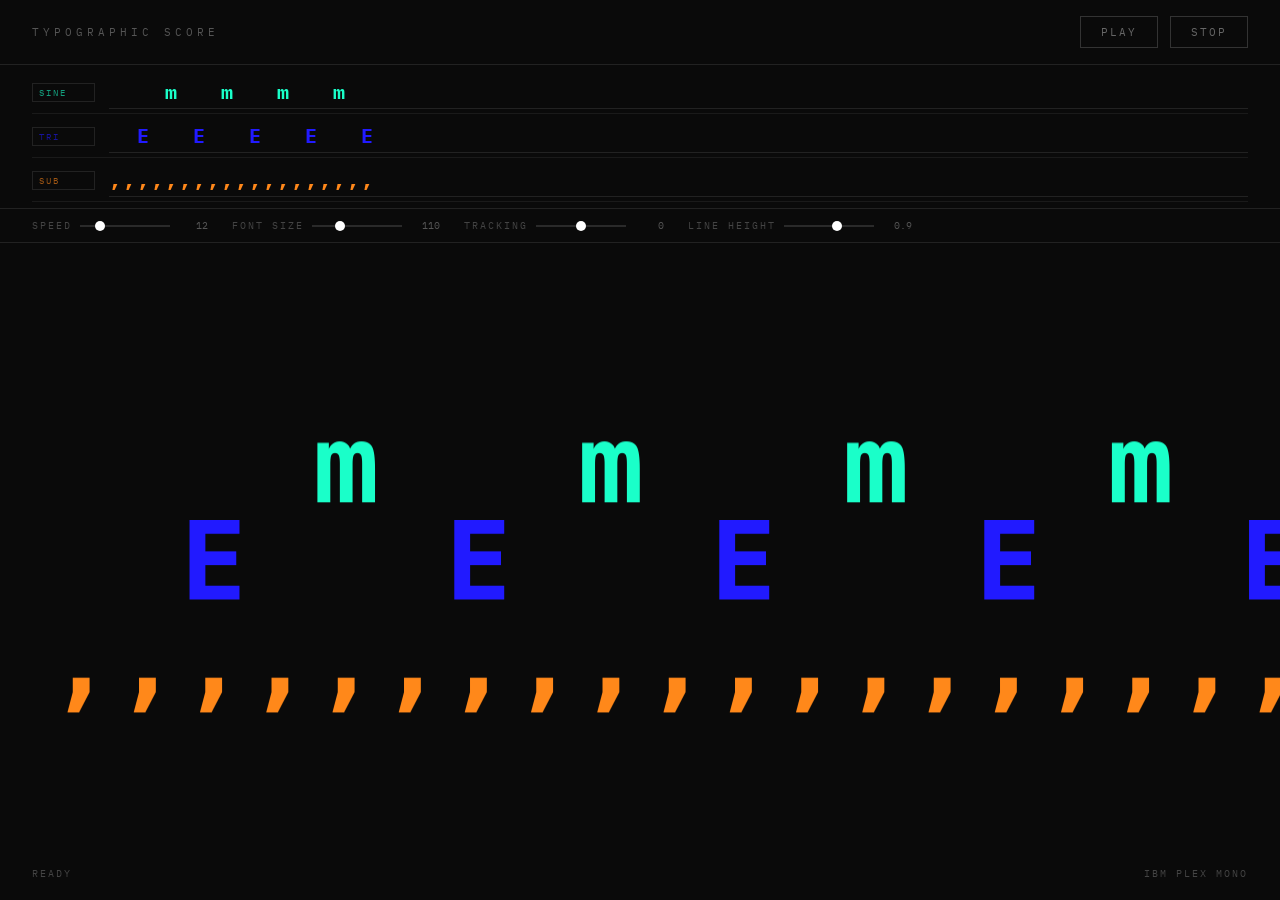
==== typographic-score.html @ 5c456fb1 "Initial commit: typographic score with dark theme" ====
<!DOCTYPE html>
<html lang="en">
  <head>
    <meta charset="UTF-8" />
    <meta name="viewport" content="width=device-width, initial-scale=1.0" />
    <title>Typographic Score</title>
    <style>
      @import url("https://fonts.googleapis.com/css2?family=IBM+Plex+Mono:wght@400;700&display=swap");

      * {
        margin: 0;
        padding: 0;
        box-sizing: border-box;
      }

      body {
        background: #0a0a0a;
        color: #ccc;
        font-family: "IBM Plex Mono", monospace;
        height: 100vh;
        overflow: hidden;
        display: flex;
        flex-direction: column;
      }

      .top-bar {
        display: flex;
        align-items: center;
        justify-content: space-between;
        padding: 16px 32px;
        border-bottom: 1px solid #222;
        flex-shrink: 0;
      }

      .top-bar h1 {
        font-size: 11px;
        font-weight: 400;
        letter-spacing: 4px;
        text-transform: uppercase;
        color: #555;
      }

      .controls {
        display: flex;
        gap: 12px;
      }

      .btn {
        background: transparent;
        border: 1px solid #333;
        color: #666;
        font-family: "IBM Plex Mono", monospace;
        font-size: 11px;
        letter-spacing: 2px;
        text-transform: uppercase;
        padding: 8px 20px;
        cursor: pointer;
        transition: all 0.2s;
      }
      .btn:hover {
        border-color: #888;
        color: #ccc;
      }
      .btn.active {
        background: #ddd;
        color: #0a0a0a;
        border-color: #ddd;
      }

      /* Lines section */
      .lines-bar {
        padding: 6px 32px;
        border-bottom: 1px solid #222;
        display: flex;
        flex-direction: column;
        gap: 1px;
        flex-shrink: 0;
      }

      .line-row {
        display: flex;
        align-items: center;
        gap: 14px;
        padding: 4px 0;
        border-bottom: 1px solid #1a1a1a;
      }

      .char-select {
        font-family: "IBM Plex Mono", monospace;
        font-size: 9px;
        letter-spacing: 2px;
        text-transform: uppercase;
        background: #0a0a0a;
        border: 1px solid #333;
        padding: 3px 6px;
        cursor: pointer;
        min-width: 62px;
        outline: none;
        appearance: none;
        -webkit-appearance: none;
        transition: border-color 0.2s, opacity 0.2s;
        opacity: 0.6;
      }
      .char-select:hover,
      .char-select:focus {
        opacity: 1;
        border-color: currentColor;
      }

      .line-input {
        flex: 1;
        background: transparent;
        border: none;
        border-bottom: 1px solid #222;
        outline: none;
        font-family: "IBM Plex Mono", monospace;
        font-size: 20px;
        font-weight: 700;
        letter-spacing: 2px;
        padding: 3px 0;
        transition: border-color 0.2s;
      }
      .line-input::placeholder {
        color: #333;
      }
      .line-input:focus {
        border-bottom-color: #555;
      }

      /* Params */
      .params {
        display: flex;
        align-items: center;
        gap: 24px;
        padding: 10px 32px;
        border-bottom: 1px solid #222;
        flex-shrink: 0;
        flex-wrap: wrap;
      }

      .param {
        display: flex;
        align-items: center;
        gap: 8px;
      }

      .param label {
        font-size: 10px;
        letter-spacing: 2px;
        text-transform: uppercase;
        color: #444;
        white-space: nowrap;
      }

      .param input[type="range"] {
        width: 90px;
        -webkit-appearance: none;
        height: 2px;
        background: #2a2a2a;
        outline: none;
      }
      .param input[type="range"]::-webkit-slider-thumb {
        -webkit-appearance: none;
        width: 10px;
        height: 10px;
        background: #fff;
        border-radius: 50%;
        cursor: pointer;
      }

      .param .val {
        font-size: 10px;
        color: #555;
        min-width: 30px;
        text-align: right;
      }

      /* Canvas */
      .canvas-area {
        flex: 1;
        position: relative;
        overflow: hidden;
      }

      #mainCanvas {
        display: block;
        width: 100%;
        height: 100%;
      }

      .scan-info {
        position: absolute;
        bottom: 20px;
        left: 32px;
        font-size: 10px;
        letter-spacing: 2px;
        color: #444;
        text-transform: uppercase;
        pointer-events: none;
      }

      .font-name-tag {
        position: absolute;
        bottom: 20px;
        right: 32px;
        font-size: 10px;
        letter-spacing: 2px;
        color: #444;
        text-transform: uppercase;
        pointer-events: none;
      }

      /* Font drag-and-drop */
      .font-drop-overlay {
        position: fixed;
        inset: 0;
        background: rgba(10, 10, 10, 0.88);
        display: flex;
        flex-direction: column;
        align-items: center;
        justify-content: center;
        gap: 16px;
        z-index: 100;
        pointer-events: none;
        opacity: 0;
        transition: opacity 0.15s;
      }
      .font-drop-overlay.visible {
        opacity: 1;
        pointer-events: all;
      }
      .font-drop-overlay .drop-label {
        font-size: 11px;
        letter-spacing: 6px;
        text-transform: uppercase;
        color: #fff;
      }
      .font-drop-overlay .drop-hint {
        font-size: 10px;
        letter-spacing: 2px;
        color: #555;
        text-transform: uppercase;
      }

      .font-drop-border {
        position: fixed;
        inset: 12px;
        border: 1px dashed #444;
        pointer-events: none;
        opacity: 0;
        transition: opacity 0.15s;
        z-index: 99;
      }
      .font-drop-border.visible {
        opacity: 1;
      }
    </style>
  </head>
  <body>
    <div class="top-bar">
      <h1>Typographic Score</h1>
      <div class="controls">
        <button class="btn" id="playBtn">Play</button>
        <button class="btn" id="stopBtn">Stop</button>
      </div>
    </div>

    <div class="lines-bar" id="linesBar"></div>

    <div class="params">
      <div class="param">
        <label>Speed</label>
        <input type="range" id="speedSlider" min="1" max="60" value="12" />
        <span class="val" id="speedVal">12</span>
      </div>
      <div class="param">
        <label>Font Size</label>
        <input type="range" id="sizeSlider" min="40" max="280" value="110" />
        <span class="val" id="sizeVal">110</span>
      </div>
      <div class="param">
        <label>Tracking</label>
        <input type="range" id="trackingSlider" min="-40" max="40" value="0" />
        <span class="val" id="trackingVal">0</span>
      </div>
      <div class="param">
        <label>Line Height</label>
        <input type="range" id="lineHeightSlider" min="0" max="150" value="90" />
        <span class="val" id="lineHeightVal">0.9</span>
      </div>
    </div>

    <div class="canvas-area">
      <canvas id="mainCanvas"></canvas>
      <div class="scan-info" id="scanInfo">Ready</div>
      <div class="font-name-tag" id="fontNameTag">IBM Plex Mono</div>
    </div>

    <div class="font-drop-border" id="fontDropBorder"></div>
    <div class="font-drop-overlay" id="fontDropOverlay">
      <div class="drop-label">Drop font file</div>
      <div class="drop-hint">otf · ttf · woff · woff2</div>
    </div>

    <script>
      // ─── Character presets ────────────────────────────────────────────────────────
      // wave/voices/detuneCents apply to regular oscillator types.
      // fm: true        → FM synthesis (carrier + modulator). fmRatio & fmIndex control timbre.
      // ring: true      → Ring modulation (carrier × modulator). ringRatio sets mod frequency.
      // pulse: true     → 30% duty-cycle pulse wave via PeriodicWave (nasal/reedy).
      // formant: true   → Sawtooth + 3 parallel bandpass filters (vocal/talking character).
      // saturation: true → Soft-clip waveshaper after the line (makes sub-bass audible).

      const CHAR_PRESETS = {
        sine: {
          label: "SINE",
          minFreq: 200,
          maxFreq: 4000,
          wave: "sine",
          oscCount: 28,
          voices: 1,
          detuneCents: 2,
          reverbMult: 0.8,
          saturation: false,
          fm: false,
          ring: false,
          pulse: false,
          formant: false,
        },
        air: {
          label: "AIR",
          minFreq: 1500,
          maxFreq: 8000,
          wave: "sine",
          oscCount: 20,
          voices: 1,
          detuneCents: 3,
          reverbMult: 1.5,
          saturation: false,
          fm: false,
          ring: false,
          pulse: false,
          formant: false,
        },
        tri: {
          label: "TRI",
          minFreq: 120,
          maxFreq: 3000,
          wave: "triangle",
          oscCount: 24,
          voices: 1,
          detuneCents: 4,
          reverbMult: 0.9,
          saturation: false,
          fm: false,
          ring: false,
          pulse: false,
          formant: false,
        },
        cluster: {
          label: "CLUSTER",
          minFreq: 100,
          maxFreq: 3000,
          wave: "sine",
          oscCount: 22,
          voices: 5,
          detuneCents: 5,
          reverbMult: 1.1,
          saturation: false,
          fm: false,
          ring: false,
          pulse: false,
          formant: false,
        },
        bell: {
          label: "BELL",
          minFreq: 200,
          maxFreq: 5000,
          wave: "sine",
          oscCount: 20,
          voices: 1,
          detuneCents: 0,
          reverbMult: 1.8,
          saturation: false,
          fm: true,
          ring: false,
          pulse: false,
          formant: false,
          fmRatio: 7.0,
          fmIndex: 0.4,
        },
        ring: {
          label: "RING",
          minFreq: 100,
          maxFreq: 4000,
          wave: "sine",
          oscCount: 22,
          voices: 1,
          detuneCents: 1,
          reverbMult: 0.8,
          saturation: false,
          fm: false,
          ring: true,
          pulse: false,
          formant: false,
          ringRatio: 0.75,
        },
        vform: {
          label: "VFORM",
          minFreq: 100,
          maxFreq: 2000,
          wave: "sawtooth",
          oscCount: 20,
          voices: 1,
          detuneCents: 2,
          reverbMult: 1.2,
          saturation: false,
          fm: false,
          ring: false,
          pulse: false,
          formant: true,
        },
        sub: {
          label: "SUB",
          minFreq: 28,
          maxFreq: 160,
          wave: "sine",
          oscCount: 14,
          voices: 1,
          detuneCents: 1,
          reverbMult: 0.12,
          saturation: true,
          fm: false,
          ring: false,
          pulse: false,
          formant: false,
        },
      };

      const CHAR_KEYS = Object.keys(CHAR_PRESETS);

      // Random vivid RGB colors generated at load time
      function randomVividColor() {
        const h = Math.floor(Math.random() * 360);
        return `hsl(${h}, 100%, 55%)`;
      }
      const LINE_COLORS = [randomVividColor(), randomVividColor(), randomVividColor()];
      const LINE_DEFAULTS = [
        { text: "    m   m   m   m", char: "sine" },
        { text: "  E   E   E   E   E ", char: "tri" },
        { text: ",,,,,,,,,,,,,,,,,,,", char: "sub" },
      ];

      // ─── State ────────────────────────────────────────────────────────────────────

      let lines = LINE_DEFAULTS.map((d, i) => ({
        ...d,
        color: LINE_COLORS[i],
        oscPool: [],
        lineGain: null,
        satNode: null,
        textWidth: 0,
        offsetX: 0,
        zoneTop: 0,
        zoneH: 0,
        zoneMid: 0,
        _input: null,
      }));

      let audioCtx = null;
      let isPlaying = false;
      let scanX = 0;
      let scanStart = 0;
      let scanEnd = 0;
      let animId = null;
      let pixelData = null;
      let lastFreqs = [[], [], []]; // active freqs per line per frame
      let frameCount = 0;

      // Shared audio nodes
      let masterGain = null,
        compressor = null;
      let reverbNode = null,
        dryGain = null,
        wetGain = null;

      // Font state
      let currentFontFamily = '"IBM Plex Mono", monospace';
      let currentFontName = "IBM Plex Mono";

      // ─── DOM refs ─────────────────────────────────────────────────────────────────

      const canvas = document.getElementById("mainCanvas");
      const ctx = canvas.getContext("2d");
      const playBtn = document.getElementById("playBtn");
      const stopBtn = document.getElementById("stopBtn");
      const speedSlider = document.getElementById("speedSlider");
      const sizeSlider = document.getElementById("sizeSlider");
      const VOLUME = 0.3;
      const REVERB = 0.45;
      const trackingSlider = document.getElementById("trackingSlider");
      const lineHeightSlider = document.getElementById("lineHeightSlider");
      const scanInfo = document.getElementById("scanInfo");
      const fontNameTag = document.getElementById("fontNameTag");
      const linesBar = document.getElementById("linesBar");

      // ─── Build line UI rows ───────────────────────────────────────────────────────

      function buildLineRows() {
        linesBar.innerHTML = "";
        lines.forEach((line, i) => {
          const row = document.createElement("div");
          row.className = "line-row";

          const charBtn = document.createElement("select");
          charBtn.className = "char-select";
          charBtn.style.color = line.color;
          CHAR_KEYS.forEach((key) => {
            const opt = document.createElement("option");
            opt.value = key;
            opt.textContent = CHAR_PRESETS[key].label;
            if (key === line.char) opt.selected = true;
            charBtn.appendChild(opt);
          });
          charBtn.addEventListener("change", () => {
            line.char = charBtn.value;
            if (!isPlaying) renderText();
          });

          const input = document.createElement("input");
          input.type = "text";
          input.className = "line-input";
          input.placeholder = `layer ${i + 1}…`;
          input.value = line.text;
          input.style.color = line.color;
          input.style.fontFamily = currentFontFamily;
          input.addEventListener("input", () => {
            line.text = input.value;
            if (!isPlaying) renderText();
          });
          line._input = input;

          row.appendChild(charBtn);
          row.appendChild(input);
          linesBar.appendChild(row);
        });
      }

      buildLineRows();

      // ─── Audio utilities ──────────────────────────────────────────────────────────

      function initAudio() {
        if (!audioCtx) audioCtx = new (window.AudioContext || window.webkitAudioContext)();
        if (audioCtx.state === "suspended") audioCtx.resume();
      }

      function createReverb(duration, decay) {
        const sr = audioCtx.sampleRate;
        const len = Math.floor(sr * duration);
        const buf = audioCtx.createBuffer(2, len, sr);
        for (let c = 0; c < 2; c++) {
          const ch = buf.getChannelData(c);
          for (let i = 0; i < len; i++) {
            ch[i] = (Math.random() * 2 - 1) * Math.pow(1 - i / len, decay);
          }
        }
        const conv = audioCtx.createConvolver();
        conv.buffer = buf;
        return conv;
      }

      function makeSatCurve(amount) {
        const n = 256;
        const curve = new Float32Array(n);
        for (let i = 0; i < n; i++) {
          const x = (i * 2) / n - 1;
          curve[i] = ((Math.PI + amount) * x) / (Math.PI + amount * Math.abs(x));
        }
        return curve;
      }

      function teardownAudioGraph() {
        lines.forEach((line) => {
          line.oscPool.forEach((slot) => {
            slot.oscs.forEach((o) => {
              try {
                o.stop();
              } catch (e) {}
            });
            if (slot.modGainNode) {
              try {
                slot.modGainNode.disconnect();
              } catch (e) {}
            }
            if (slot.extraNodes) {
              slot.extraNodes.forEach((n) => {
                try {
                  n.disconnect();
                } catch (e) {}
              });
            }
            try {
              slot.gain.disconnect();
            } catch (e) {}
          });
          line.oscPool = [];
          if (line.satNode) {
            try {
              line.satNode.disconnect();
            } catch (e) {}
            line.satNode = null;
          }
          if (line.lineGain) {
            try {
              line.lineGain.disconnect();
            } catch (e) {}
            line.lineGain = null;
          }
        });
        [masterGain, compressor, dryGain, reverbNode, wetGain].forEach((n) => {
          if (n) {
            try {
              n.disconnect();
            } catch (e) {}
          }
        });
        masterGain = compressor = dryGain = reverbNode = wetGain = null;
      }

      function setupAudioGraph() {
        teardownAudioGraph();

        const reverbAmt = REVERB;

        // Shared output chain: master → compressor → dry+wet → destination
        masterGain = audioCtx.createGain();
        masterGain.gain.value = 1.0;

        compressor = audioCtx.createDynamicsCompressor();
        compressor.threshold.value = -14;
        compressor.knee.value = 8;
        compressor.ratio.value = 6;
        compressor.attack.value = 0.005;
        compressor.release.value = 0.15;

        reverbNode = createReverb(2.5, 2.5);
        dryGain = audioCtx.createGain();
        wetGain = audioCtx.createGain();
        dryGain.gain.value = 1 - reverbAmt * 0.55;
        wetGain.gain.value = reverbAmt * 1.1;

        masterGain.connect(compressor);
        compressor.connect(dryGain);
        compressor.connect(reverbNode);
        dryGain.connect(audioCtx.destination);
        reverbNode.connect(wetGain);
        wetGain.connect(audioCtx.destination);

        // Per-line audio
        lines.forEach((line) => {
          const p = CHAR_PRESETS[line.char];

          line.lineGain = audioCtx.createGain();
          line.lineGain.gain.value = 1.0;

          // SUB: add soft-clipping waveshaper for audibility on small speakers
          if (p.saturation) {
            line.satNode = audioCtx.createWaveShaper();
            line.satNode.curve = makeSatCurve(80);
            line.satNode.oversample = "4x";
            line.lineGain.connect(line.satNode);
            line.satNode.connect(masterGain);
          } else {
            line.satNode = null;
            line.lineGain.connect(masterGain);
          }

          // Build oscillator pool
          const { minFreq, maxFreq, wave, oscCount, voices, detuneCents } = p;

          // PULSE: pre-build PeriodicWave once, reuse per oscillator
          let pulseWave = null;
          if (p.pulse) {
            const duty = 0.3,
              nh = 48;
            const real = new Float32Array(nh + 1);
            const imag = new Float32Array(nh + 1);
            for (let n = 1; n <= nh; n++)
              imag[n] = (2 / (n * Math.PI)) * Math.sin(n * Math.PI * duty);
            pulseWave = audioCtx.createPeriodicWave(real, imag);
          }

          // Helper: evenly spread N detune values across ±detuneCents
          function spreadDetunes(n, cents) {
            if (n === 1) return [0];
            return Array.from({ length: n }, (_, i) => -cents + (2 * cents * i) / (n - 1));
          }

          for (let i = 0; i < oscCount; i++) {
            const freq = minFreq * Math.pow(maxFreq / minFreq, i / (oscCount - 1));
            const oscs = [];
            const gain = audioCtx.createGain();
            gain.gain.value = 0;
            gain.connect(line.lineGain);

            let modGainNode = null;
            let extraNodes = [];

            if (p.fm) {
              // ── FM synthesis ─────────────────────────────────────────────────────
              const carrier = audioCtx.createOscillator();
              const modulator = audioCtx.createOscillator();
              modGainNode = audioCtx.createGain();

              carrier.type = "sine";
              carrier.frequency.value = freq;
              carrier.detune.value = (Math.random() - 0.5) * detuneCents * 2;
              modulator.type = "sine";
              modulator.frequency.value = freq * (p.fmRatio || 2.0);
              modGainNode.gain.value = freq * (p.fmIndex || 1.8);

              modulator.connect(modGainNode);
              modGainNode.connect(carrier.frequency);
              carrier.connect(gain);
              carrier.start();
              modulator.start();
              oscs.push(carrier, modulator);
            } else if (p.ring) {
              // ── Ring modulation (carrier × modulator) ────────────────────────────
              // Modulator signal is added to ringGain.gain (which starts at 0),
              // so effective gain oscillates between −1 and +1 → true ring mod.
              const carrier = audioCtx.createOscillator();
              const modulator = audioCtx.createOscillator();
              const ringGain = audioCtx.createGain();
              ringGain.gain.value = 0;

              carrier.type = "sine";
              carrier.frequency.value = freq;
              modulator.type = "sine";
              modulator.frequency.value = freq * (p.ringRatio || 0.75);

              modulator.connect(ringGain.gain);
              carrier.connect(ringGain);
              ringGain.connect(gain);

              carrier.start();
              modulator.start();
              oscs.push(carrier, modulator);
              extraNodes.push(ringGain);
            } else if (p.formant) {
              // ── Vocal formant: sawtooth + 3 parallel bandpass filters ────────────
              // Formant ratios tuned for a neutral "AH"-like vowel.
              const osc = audioCtx.createOscillator();
              osc.type = "sawtooth";
              osc.frequency.value = freq;
              osc.detune.value = (Math.random() - 0.5) * detuneCents * 2;

              const fmix = audioCtx.createGain();
              fmix.gain.value = 0.6;

              [
                [1.0, 8],
                [2.3, 14],
                [4.2, 18],
              ].forEach(([ratio, Q]) => {
                const bf = audioCtx.createBiquadFilter();
                bf.type = "bandpass";
                bf.frequency.value = Math.min(freq * ratio, 5000);
                bf.Q.value = Q;
                osc.connect(bf);
                bf.connect(fmix);
                extraNodes.push(bf);
              });

              fmix.connect(gain);
              osc.start();
              oscs.push(osc);
              extraNodes.push(fmix);
            } else {
              // ── Regular wave (sine / tri / saw / pulse / cluster) ────────────────
              spreadDetunes(voices, detuneCents).forEach((d) => {
                const osc = audioCtx.createOscillator();
                if (p.pulse) {
                  osc.setPeriodicWave(pulseWave);
                } else {
                  osc.type = wave;
                }
                osc.frequency.value = freq;
                osc.detune.value = d + (Math.random() - 0.5) * 2;
                osc.connect(gain);
                osc.start();
                oscs.push(osc);
              });
            }

            line.oscPool.push({ oscs, gain, freq, modGainNode, extraNodes });
          }
        });
      }

      // ─── Canvas ───────────────────────────────────────────────────────────────────

      function resizeCanvas() {
        const area = canvas.parentElement;
        canvas.width = area.clientWidth;
        canvas.height = area.clientHeight;
        renderText();
      }

      function zoneOf(lineIdx) {
        const l = lines[lineIdx];
        return { top: l.zoneTop, h: l.zoneH, mid: l.zoneMid };
      }

      const LEFT_MARGIN = 48;

      function renderText() {
        const fontSize = parseInt(sizeSlider.value);
        const tracking = parseInt(trackingSlider.value);
        ctx.letterSpacing = tracking + "px";
        const lineSpacing = fontSize * (parseInt(lineHeightSlider.value) / 100);
        const totalH = lineSpacing * (lines.length - 1);
        const startY = canvas.height / 2 - totalH / 2;

        ctx.clearRect(0, 0, canvas.width, canvas.height);
        ctx.fillStyle = "#0a0a0a";
        ctx.fillRect(0, 0, canvas.width, canvas.height);

        ctx.font = `bold ${fontSize}px ${currentFontFamily}`;
        ctx.textBaseline = "middle";
        ctx.textAlign = "left";

        lines.forEach((line, i) => {
          const text = line.text || "";
          const midY = startY + i * lineSpacing;
          const zoneH = fontSize * 1.05; // scan zone = just enough to cover one line

          line.zoneMid = midY;
          line.zoneH = zoneH;
          line.zoneTop = midY - zoneH / 2;
          line.offsetX = LEFT_MARGIN;

          const metrics = ctx.measureText(text || " ");
          line.textWidth = text ? Math.ceil(metrics.width) : 0;

          if (text) {
            ctx.fillStyle = line.color;
            ctx.fillText(text, LEFT_MARGIN, midY);
          }
        });

        pixelData = ctx.getImageData(0, 0, canvas.width, canvas.height);
      }

      function getColumnPixelsForLine(x, lineIdx) {
        const zone = zoneOf(lineIdx);
        const top = Math.floor(zone.top);
        const bottom = Math.floor(zone.top + zone.h);
        const pixels = [];

        for (let y = top; y < bottom; y++) {
          const idx = (y * canvas.width + x) * 4;
          const brightness =
            (pixelData.data[idx] + pixelData.data[idx + 1] + pixelData.data[idx + 2]) / 3;
          if (brightness > 100) {
            pixels.push({ normalizedY: 1 - (y - top) / (bottom - top) });
          }
        }
        return pixels;
      }

      // ─── Playback ─────────────────────────────────────────────────────────────────

      function startPlayback() {
        if (isPlaying) return;
        initAudio();
        renderText();

        const activeLines = lines.filter((l) => l.textWidth > 0);
        if (!activeLines.length) return;

        isPlaying = true;
        frameCount = 0;
        playBtn.classList.add("active");

        scanStart = Math.min(...activeLines.map((l) => l.offsetX));
        scanEnd = Math.max(...activeLines.map((l) => l.offsetX + l.textWidth));
        scanX = scanStart;

        setupAudioGraph();
        animate();
      }

      function stopPlayback(finished = false) {
        isPlaying = false;
        playBtn.classList.remove("active");
        if (animId) {
          cancelAnimationFrame(animId);
          animId = null;
        }

        if (audioCtx) {
          lines.forEach((line) => {
            line.oscPool.forEach((slot) => {
              slot.gain.gain.linearRampToValueAtTime(0, audioCtx.currentTime + 0.2);
            });
          });
          setTimeout(teardownAudioGraph, 400);
        }

        scanInfo.textContent = finished ? "Finished" : "Stopped";
        setTimeout(() => {
          renderText();
        }, 150);
      }

      function animate() {
        if (!isPlaying) return;

        frameCount++;
        const speed = parseInt(speedSlider.value);

        if (frameCount % Math.max(1, Math.floor(60 / speed)) === 0) {
          scanColumn();
          scanX++;
          if (scanX > scanEnd) {
            setTimeout(() => stopPlayback(true), 700);
            return;
          }
        }

        drawFrame();
        animId = requestAnimationFrame(animate);
      }

      function scanColumn() {
        const volume = VOLUME;
        lastFreqs = lines.map(() => []);

        lines.forEach((line, li) => {
          const pool = line.oscPool;
          if (!pool.length) return;

          const preset = CHAR_PRESETS[line.char];
          const pixels = getColumnPixelsForLine(scanX, li);

          const activeBands = new Set();
          pixels.forEach((p) => {
            const idx = Math.round(p.normalizedY * (pool.length - 1));
            if (idx >= 0 && idx < pool.length) activeBands.add(idx);
          });

          const n = activeBands.size;
          // SUB gets a boost since low freqs are quieter perceptually
          const boost = preset.saturation ? 1.4 : 1.0;
          const gainPerSlot = n > 0 ? (volume * boost * 0.5) / Math.sqrt(n) : 0;

          // Attack/release differ per character feel
          const attack = preset.fm ? 0.04 : preset.voices > 1 ? 0.02 : 0.05;
          const release = preset.saturation ? 0.14 : preset.reverbMult > 1 ? 0.11 : 0.07;

          pool.forEach((slot, i) => {
            if (activeBands.has(i)) {
              slot.gain.gain.linearRampToValueAtTime(gainPerSlot, audioCtx.currentTime + attack);
              lastFreqs[li].push(Math.round(slot.freq));
            } else {
              slot.gain.gain.linearRampToValueAtTime(0, audioCtx.currentTime + release);
            }
          });
        });

        const pct = (((scanX - scanStart) / (scanEnd - scanStart)) * 100).toFixed(0);
        const active = lastFreqs.filter((f) => f.length > 0).length;
        const chars = lines
          .filter((_, i) => lastFreqs[i].length > 0)
          .map((l) => CHAR_PRESETS[l.char].label)
          .join(" · ");
        scanInfo.textContent = `${pct}%${chars ? " — " + chars : ""}`;
      }

      function drawFrame() {
        ctx.clearRect(0, 0, canvas.width, canvas.height);
        ctx.fillStyle = "#0a0a0a";
        ctx.fillRect(0, 0, canvas.width, canvas.height);

        const fontSize = parseInt(sizeSlider.value);
        ctx.font = `bold ${fontSize}px ${currentFontFamily}`;
        ctx.letterSpacing = parseInt(trackingSlider.value) + "px";
        ctx.textBaseline = "middle";
        ctx.textAlign = "left";

        lines.forEach((line, i) => {
          if (!line.text) return;
          const zone = zoneOf(i);

          // Scanned — dim
          ctx.save();
          ctx.beginPath();
          ctx.rect(0, zone.top, scanX, zone.h);
          ctx.clip();
          ctx.fillStyle = dimHex(line.color, 0.08);
          ctx.fillText(line.text, LEFT_MARGIN, zone.mid);
          ctx.restore();

          // Unscanned — full color
          ctx.save();
          ctx.beginPath();
          ctx.rect(scanX, zone.top, canvas.width - scanX, zone.h);
          ctx.clip();
          ctx.fillStyle = line.color;
          ctx.fillText(line.text, LEFT_MARGIN, zone.mid);
          ctx.restore();
        });

        // Scan line
        ctx.strokeStyle = "#ff3333";
        ctx.lineWidth = 1;
        ctx.beginPath();
        ctx.moveTo(scanX, 0);
        ctx.lineTo(scanX, canvas.height);
        ctx.stroke();

        // Active frequency dots — colored per line
        lines.forEach((line, li) => {
          const freqs = lastFreqs[li];
          if (!freqs.length) return;
          const preset = CHAR_PRESETS[line.char];
          const zone = zoneOf(li);

          freqs.forEach((freq) => {
            const t = Math.log(freq / preset.minFreq) / Math.log(preset.maxFreq / preset.minFreq);
            const y = zone.top + zone.h * (1 - t);
            ctx.fillStyle = line.color;
            ctx.beginPath();
            ctx.arc(scanX, y, 2.5, 0, Math.PI * 2);
            ctx.fill();
          });
        });
      }

      function dimHex(hex, alpha) {
        const r = parseInt(hex.slice(1, 3), 16);
        const g = parseInt(hex.slice(3, 5), 16);
        const b = parseInt(hex.slice(5, 7), 16);
        const bg = 10;
        return `rgb(${Math.round(r * alpha + bg * (1 - alpha))},${Math.round(
          g * alpha + bg * (1 - alpha)
        )},${Math.round(b * alpha + bg * (1 - alpha))})`;
      }

      // ─── Font drag-and-drop ───────────────────────────────────────────────────────

      const fontDropOverlay = document.getElementById("fontDropOverlay");
      const fontDropBorder = document.getElementById("fontDropBorder");
      let dragCounter = 0;

      document.addEventListener("dragenter", (e) => {
        if (![...e.dataTransfer.items].some((it) => it.kind === "file")) return;
        if (++dragCounter === 1) {
          fontDropOverlay.classList.add("visible");
          fontDropBorder.classList.add("visible");
        }
      });
      document.addEventListener("dragleave", () => {
        if (--dragCounter <= 0) {
          dragCounter = 0;
          fontDropOverlay.classList.remove("visible");
          fontDropBorder.classList.remove("visible");
        }
      });
      document.addEventListener("dragover", (e) => e.preventDefault());
      document.addEventListener("drop", (e) => {
        e.preventDefault();
        dragCounter = 0;
        fontDropOverlay.classList.remove("visible");
        fontDropBorder.classList.remove("visible");

        const file = e.dataTransfer.files[0];
        if (!file) return;
        if (!["otf", "ttf", "woff", "woff2"].includes(file.name.split(".").pop().toLowerCase()))
          return;

        const reader = new FileReader();
        reader.onload = async (evt) => {
          const familyName = file.name.replace(/\.[^/.]+$/, "").replace(/[-_]/g, " ");
          const face = new FontFace(familyName, evt.target.result);
          try {
            await face.load();
          } catch (err) {
            console.warn("Font load failed:", err);
            return;
          }
          document.fonts.add(face);
          currentFontFamily = `"${familyName}", monospace`;
          currentFontName = familyName;
          fontNameTag.textContent = familyName;
          lines.forEach((l) => {
            if (l._input) l._input.style.fontFamily = currentFontFamily;
          });
          if (!isPlaying) renderText();
        };
        reader.readAsArrayBuffer(file);
      });

      // ─── Controls ─────────────────────────────────────────────────────────────────

      playBtn.addEventListener("click", startPlayback);
      stopBtn.addEventListener("click", () => stopPlayback(false));

      speedSlider.addEventListener("input", () => {
        document.getElementById("speedVal").textContent = speedSlider.value;
      });
      sizeSlider.addEventListener("input", () => {
        document.getElementById("sizeVal").textContent = sizeSlider.value;
        if (!isPlaying) renderText();
      });
      trackingSlider.addEventListener("input", () => {
        document.getElementById("trackingVal").textContent = trackingSlider.value;
        if (!isPlaying) renderText();
      });
      lineHeightSlider.addEventListener("input", () => {
        const v = parseInt(lineHeightSlider.value) / 100;
        document.getElementById("lineHeightVal").textContent = v.toFixed(2);
        if (!isPlaying) renderText();
      });

      document.addEventListener("keydown", (e) => {
        if (document.activeElement.classList.contains("line-input")) return;
        if (e.code === "Space") {
          e.preventDefault();
          if (isPlaying) stopPlayback(false);
          else startPlayback();
        }
      });

      window.addEventListener("resize", resizeCanvas);
      resizeCanvas();
    </script>
  </body>
</html>
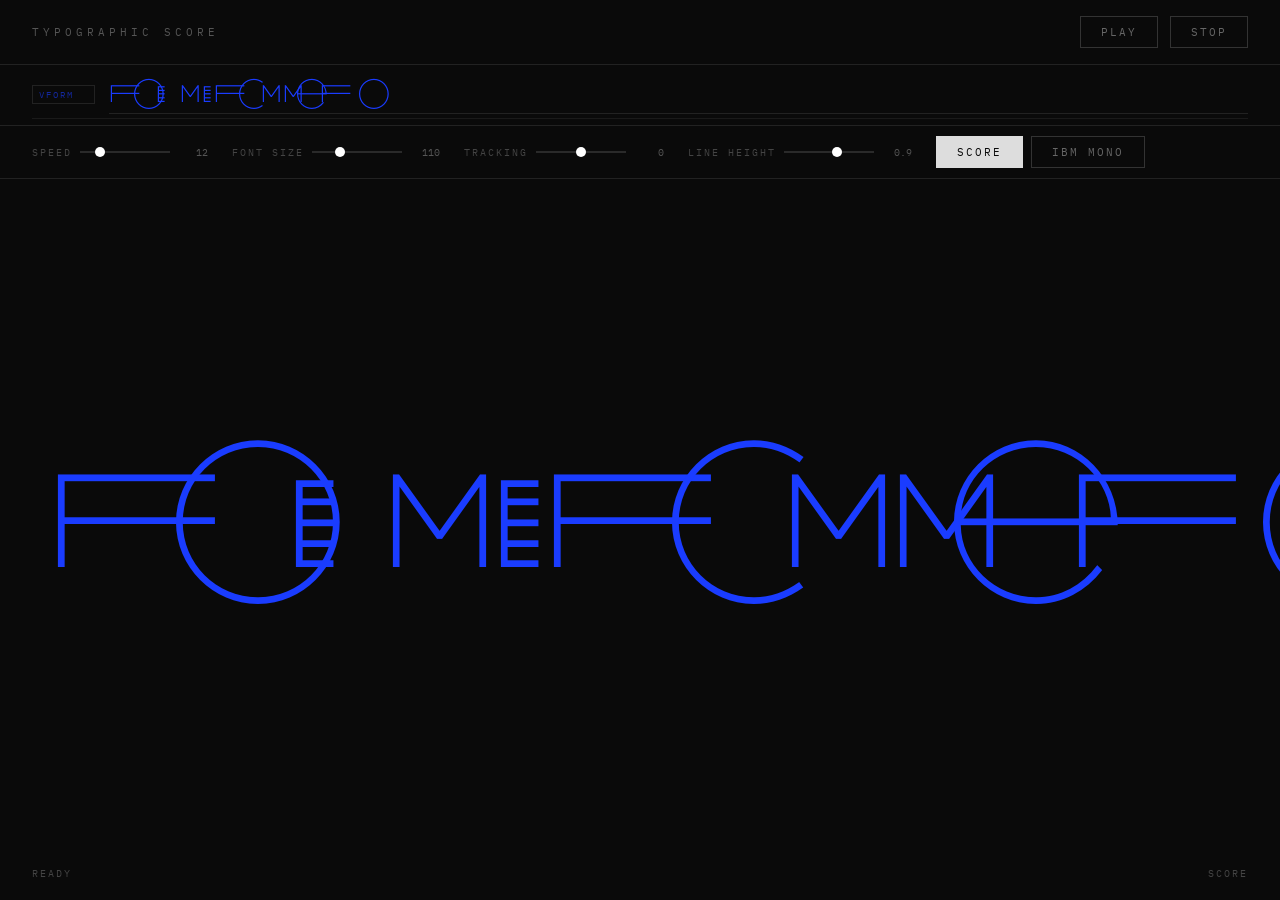
==== commit 997988ac: "Add Score-Regular font, dark theme, single line, font toggle buttons Co-Authored-By: Claude Sonnet 4" ====
--- a/typographic-score.html
+++ b/typographic-score.html
@@ -6,6 +6,13 @@
     <title>Typographic Score</title>
     <style>
       @import url("https://fonts.googleapis.com/css2?family=IBM+Plex+Mono:wght@400;700&display=swap");
+
+      @font-face {
+        font-family: "Score";
+        src: url("Score-Regular.otf") format("opentype");
+        font-weight: normal;
+        font-style: normal;
+      }
 
       * {
         margin: 0;
@@ -288,12 +295,16 @@
         <input type="range" id="lineHeightSlider" min="0" max="150" value="90" />
         <span class="val" id="lineHeightVal">0.9</span>
       </div>
+      <div class="param">
+        <button class="btn active" id="fontScoreBtn">Score</button>
+        <button class="btn" id="fontIBMBtn">IBM Mono</button>
+      </div>
     </div>
 
     <div class="canvas-area">
       <canvas id="mainCanvas"></canvas>
       <div class="scan-info" id="scanInfo">Ready</div>
-      <div class="font-name-tag" id="fontNameTag">IBM Plex Mono</div>
+      <div class="font-name-tag" id="fontNameTag">Score</div>
     </div>
 
     <div class="font-drop-border" id="fontDropBorder"></div>
@@ -444,12 +455,8 @@
         const h = Math.floor(Math.random() * 360);
         return `hsl(${h}, 100%, 55%)`;
       }
-      const LINE_COLORS = [randomVividColor(), randomVividColor(), randomVividColor()];
-      const LINE_DEFAULTS = [
-        { text: "    m   m   m   m", char: "sine" },
-        { text: "  E   E   E   E   E ", char: "tri" },
-        { text: ",,,,,,,,,,,,,,,,,,,", char: "sub" },
-      ];
+      const LINE_COLORS = [randomVividColor()];
+      const LINE_DEFAULTS = [{ text: "FOe  MeFCMMEFPO", char: "vform" }];
 
       // ─── State ────────────────────────────────────────────────────────────────────
 
@@ -485,8 +492,8 @@
         wetGain = null;
 
       // Font state
-      let currentFontFamily = '"IBM Plex Mono", monospace';
-      let currentFontName = "IBM Plex Mono";
+      let currentFontFamily = '"Score"';
+      let currentFontName = "Score";
 
       // ─── DOM refs ─────────────────────────────────────────────────────────────────
 
@@ -503,6 +510,27 @@
       const scanInfo = document.getElementById("scanInfo");
       const fontNameTag = document.getElementById("fontNameTag");
       const linesBar = document.getElementById("linesBar");
+      const fontScoreBtn = document.getElementById("fontScoreBtn");
+      const fontIBMBtn = document.getElementById("fontIBMBtn");
+
+      const FONTS = {
+        score: { family: '"Score"', name: "Score" },
+        ibm: { family: '"IBM Plex Mono", monospace', name: "IBM Plex Mono" },
+      };
+
+      function switchFont(key) {
+        const f = FONTS[key];
+        currentFontFamily = f.family;
+        currentFontName = f.name;
+        fontNameTag.textContent = f.name;
+        lines.forEach((l) => { if (l._input) l._input.style.fontFamily = f.family; });
+        fontScoreBtn.classList.toggle("active", key === "score");
+        fontIBMBtn.classList.toggle("active", key === "ibm");
+        if (!isPlaying) renderText();
+      }
+
+      fontScoreBtn.addEventListener("click", () => switchFont("score"));
+      fontIBMBtn.addEventListener("click", () => switchFont("ibm"));
 
       // ─── Build line UI rows ───────────────────────────────────────────────────────
 
@@ -841,7 +869,12 @@
           line.zoneTop = midY - zoneH / 2;
           line.offsetX = LEFT_MARGIN;
 
-          const metrics = ctx.measureText(text || " ");
+          const metrics = ctx.measureText(text || "O");
+          const ascent = metrics.actualBoundingBoxAscent || fontSize * 0.75;
+          const descent = metrics.actualBoundingBoxDescent || fontSize * 0.25;
+          const pad = fontSize * 0.15;
+          line.zoneTop = midY - ascent - pad;
+          line.zoneH = ascent + descent + pad * 2;
           line.textWidth = text ? Math.ceil(metrics.width) : 0;
 
           if (text) {
@@ -1135,7 +1168,7 @@
       });
 
       window.addEventListener("resize", resizeCanvas);
-      resizeCanvas();
+      document.fonts.ready.then(() => resizeCanvas());
     </script>
   </body>
 </html>
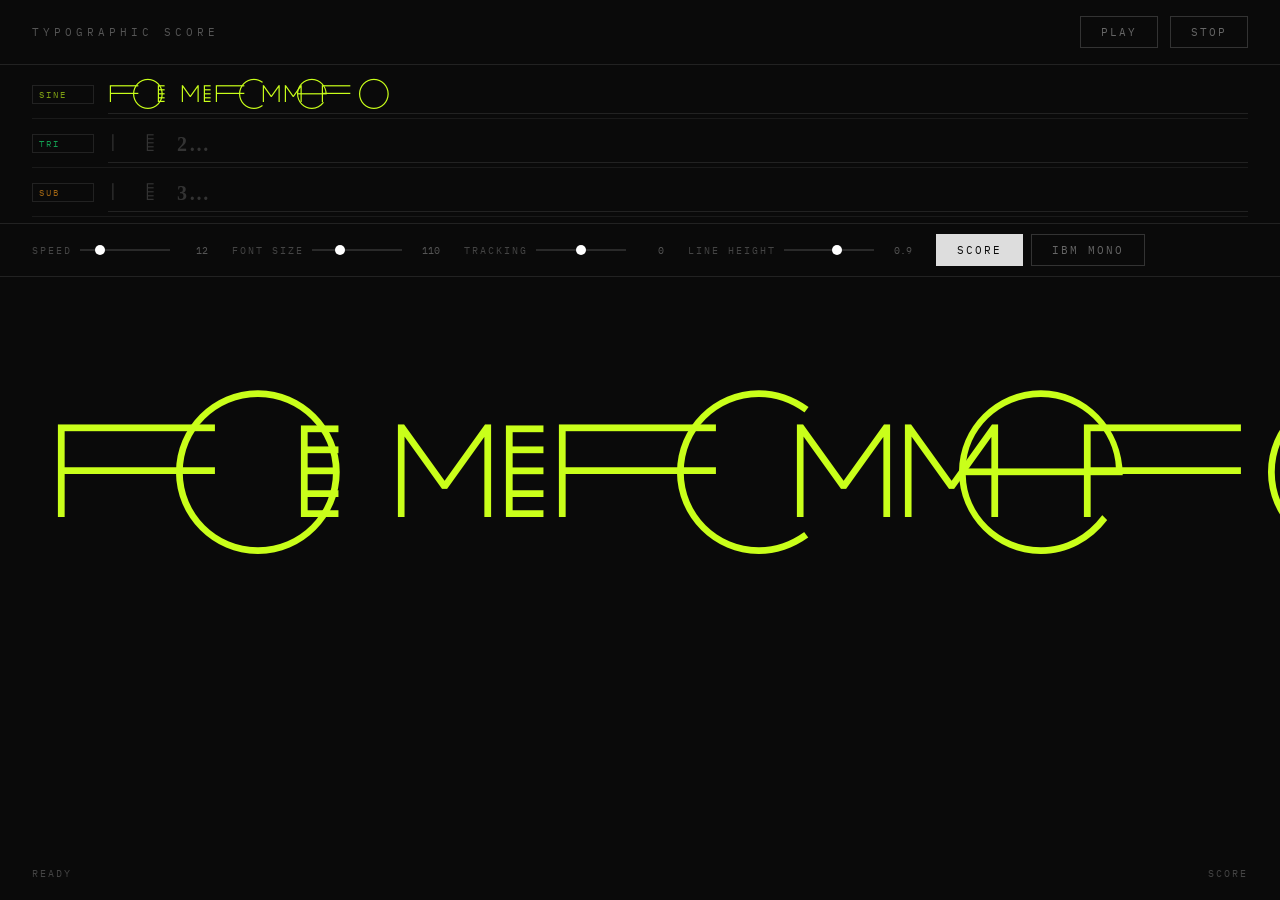
==== commit 2f223d08: "Update Score-Regular font and refine audio presets Co-Authored-By: Claude Sonnet 4.6 <noreply@anthro" ====
--- a/typographic-score.html
+++ b/typographic-score.html
@@ -325,28 +325,28 @@
       const CHAR_PRESETS = {
         sine: {
           label: "SINE",
-          minFreq: 200,
-          maxFreq: 4000,
+          minFreq: 220,
+          maxFreq: 1400,
           wave: "sine",
-          oscCount: 28,
+          oscCount: 12,
           voices: 1,
-          detuneCents: 2,
-          reverbMult: 0.8,
+          detuneCents: 1,
+          reverbMult: 2.2,
           saturation: false,
           fm: false,
           ring: false,
           pulse: false,
           formant: false,
         },
-        air: {
-          label: "AIR",
-          minFreq: 1500,
-          maxFreq: 8000,
+        pad: {
+          label: "PAD",
+          minFreq: 140,
+          maxFreq: 900,
           wave: "sine",
-          oscCount: 20,
-          voices: 1,
-          detuneCents: 3,
-          reverbMult: 1.5,
+          oscCount: 10,
+          voices: 3,
+          detuneCents: 6,
+          reverbMult: 3.0,
           saturation: false,
           fm: false,
           ring: false,
@@ -355,76 +355,77 @@
         },
         tri: {
           label: "TRI",
-          minFreq: 120,
-          maxFreq: 3000,
+          minFreq: 180,
+          maxFreq: 1200,
           wave: "triangle",
-          oscCount: 24,
+          oscCount: 10,
           voices: 1,
-          detuneCents: 4,
-          reverbMult: 0.9,
+          detuneCents: 3,
+          reverbMult: 2.0,
           saturation: false,
           fm: false,
           ring: false,
           pulse: false,
           formant: false,
         },
-        cluster: {
-          label: "CLUSTER",
-          minFreq: 100,
+        glass: {
+          label: "GLASS",
+          minFreq: 400,
+          maxFreq: 2400,
+          wave: "sine",
+          oscCount: 8,
+          voices: 1,
+          detuneCents: 0,
+          reverbMult: 3.5,
+          saturation: false,
+          fm: true,
+          ring: false,
+          pulse: false,
+          formant: false,
+          fmRatio: 2.0,
+          fmIndex: 0.15,
+        },
+        bell: {
+          label: "BELL",
+          minFreq: 300,
           maxFreq: 3000,
           wave: "sine",
-          oscCount: 22,
-          voices: 5,
+          oscCount: 8,
+          voices: 1,
+          detuneCents: 0,
+          reverbMult: 3.0,
+          saturation: false,
+          fm: true,
+          ring: false,
+          pulse: false,
+          formant: false,
+          fmRatio: 3.5,
+          fmIndex: 0.3,
+        },
+        air: {
+          label: "AIR",
+          minFreq: 800,
+          maxFreq: 4000,
+          wave: "sine",
+          oscCount: 8,
+          voices: 2,
           detuneCents: 5,
-          reverbMult: 1.1,
+          reverbMult: 4.0,
           saturation: false,
           fm: false,
           ring: false,
           pulse: false,
           formant: false,
         },
-        bell: {
-          label: "BELL",
-          minFreq: 200,
-          maxFreq: 5000,
-          wave: "sine",
-          oscCount: 20,
-          voices: 1,
-          detuneCents: 0,
-          reverbMult: 1.8,
-          saturation: false,
-          fm: true,
-          ring: false,
-          pulse: false,
-          formant: false,
-          fmRatio: 7.0,
-          fmIndex: 0.4,
-        },
-        ring: {
-          label: "RING",
-          minFreq: 100,
-          maxFreq: 4000,
-          wave: "sine",
-          oscCount: 22,
-          voices: 1,
-          detuneCents: 1,
-          reverbMult: 0.8,
-          saturation: false,
-          fm: false,
-          ring: true,
-          pulse: false,
-          formant: false,
-          ringRatio: 0.75,
-        },
         vform: {
           label: "VFORM",
-          minFreq: 100,
-          maxFreq: 2000,
+          minFreq: 120,
+          maxFreq: 900,
           wave: "sawtooth",
-          oscCount: 20,
+          oscCount: 10,
           voices: 1,
           detuneCents: 2,
-          reverbMult: 1.2,
+          reverbMult: 2.0,
           saturation: false,
           fm: false,
           ring: false,
@@ -433,13 +434,13 @@
         },
         sub: {
           label: "SUB",
-          minFreq: 28,
-          maxFreq: 160,
+          minFreq: 40,
+          maxFreq: 120,
           wave: "sine",
-          oscCount: 14,
+          oscCount: 6,
           voices: 1,
           detuneCents: 1,
-          reverbMult: 0.12,
+          reverbMult: 0.5,
           saturation: true,
           fm: false,
           ring: false,
@@ -455,8 +456,12 @@
         const h = Math.floor(Math.random() * 360);
         return `hsl(${h}, 100%, 55%)`;
       }
-      const LINE_COLORS = [randomVividColor()];
-      const LINE_DEFAULTS = [{ text: "FOe  MeFCMMEFPO", char: "vform" }];
+      const LINE_COLORS = [randomVividColor(), randomVividColor(), randomVividColor()];
+      const LINE_DEFAULTS = [
+        { text: "FOe  MeFCMMEFPO", char: "sine" },
+        { text: "", char: "tri" },
+        { text: "", char: "sub" },
+      ];
 
       // ─── State ────────────────────────────────────────────────────────────────────
 
@@ -523,7 +528,9 @@
         currentFontFamily = f.family;
         currentFontName = f.name;
         fontNameTag.textContent = f.name;
-        lines.forEach((l) => { if (l._input) l._input.style.fontFamily = f.family; });
+        lines.forEach((l) => {
+          if (l._input) l._input.style.fontFamily = f.family;
+        });
         fontScoreBtn.classList.toggle("active", key === "score");
         fontIBMBtn.classList.toggle("active", key === "ibm");
         if (!isPlaying) renderText();
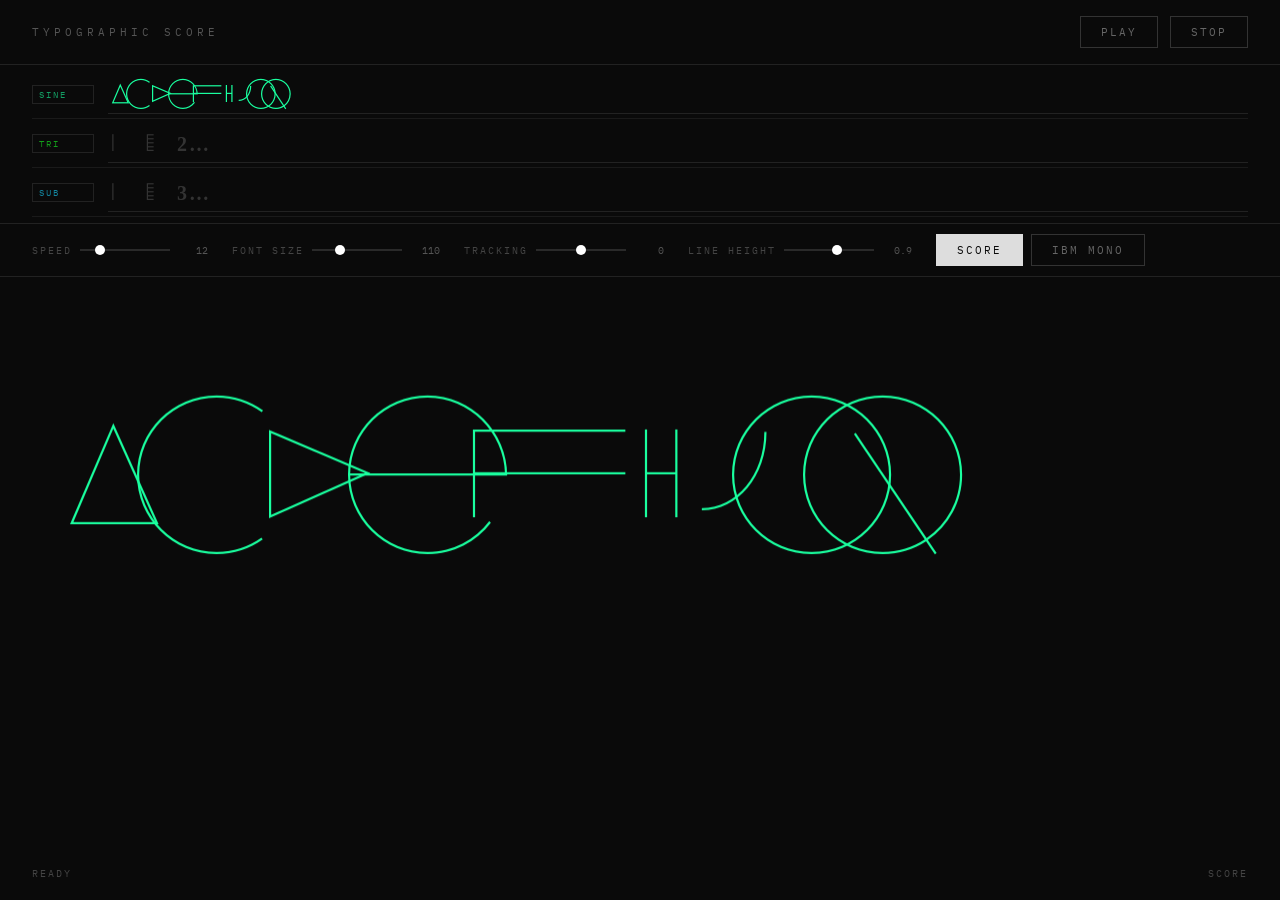
==== commit a4ee8319: "Fix font loading and canvas font weight for Score-Regular Co-Authored-By: Claude Sonnet 4.6 <noreply" ====
--- a/typographic-score.html
+++ b/typographic-score.html
@@ -458,7 +458,7 @@
       }
       const LINE_COLORS = [randomVividColor(), randomVividColor(), randomVividColor()];
       const LINE_DEFAULTS = [
-        { text: "FOe  MeFCMMEFPO", char: "sine" },
+        { text: "ACDEFHJOQ", char: "sine" },
         { text: "", char: "tri" },
         { text: "", char: "sub" },
       ];
@@ -862,7 +862,7 @@
         ctx.fillStyle = "#0a0a0a";
         ctx.fillRect(0, 0, canvas.width, canvas.height);
 
-        ctx.font = `bold ${fontSize}px ${currentFontFamily}`;
+        ctx.font = `${fontSize}px ${currentFontFamily}`;
         ctx.textBaseline = "middle";
         ctx.textAlign = "left";
 
@@ -1025,7 +1025,7 @@
         ctx.fillRect(0, 0, canvas.width, canvas.height);
 
         const fontSize = parseInt(sizeSlider.value);
-        ctx.font = `bold ${fontSize}px ${currentFontFamily}`;
+        ctx.font = `${fontSize}px ${currentFontFamily}`;
         ctx.letterSpacing = parseInt(trackingSlider.value) + "px";
         ctx.textBaseline = "middle";
         ctx.textAlign = "left";
@@ -1175,7 +1175,7 @@
       });
 
       window.addEventListener("resize", resizeCanvas);
-      document.fonts.ready.then(() => resizeCanvas());
+      document.fonts.load(`bold 40px "Score"`).then(() => resizeCanvas()).catch(() => resizeCanvas());
     </script>
   </body>
 </html>
